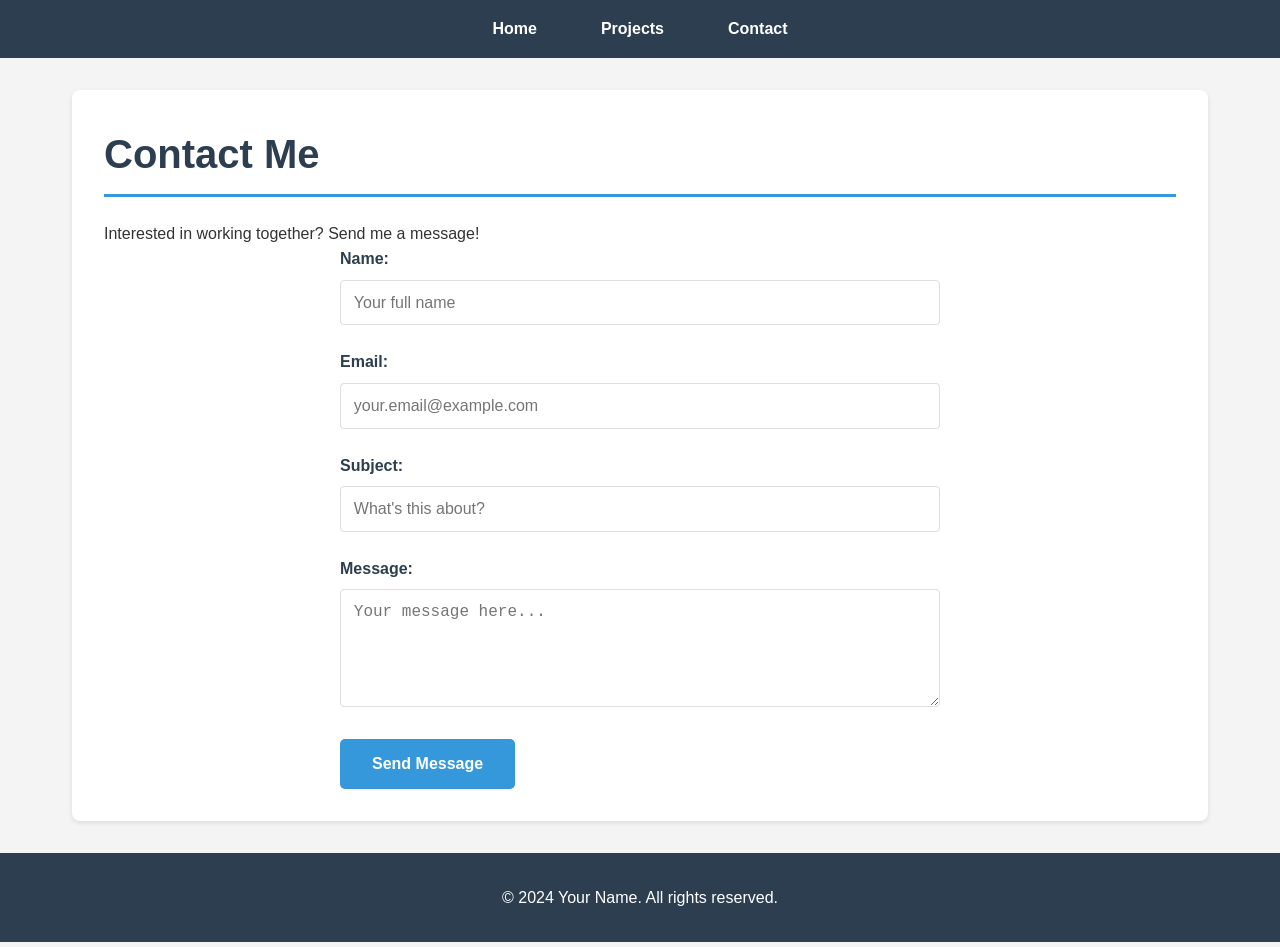
==== contact.html @ 24d12c4f "update to all" ====
<!DOCTYPE html>
<html lang="en">
<head>
    <meta charset="UTF-8">
    <meta name="viewport" content="width=device-width, initial-scale=1.0">
    <title>Your Name - Contact</title>
    <link rel="stylesheet" href="style.css">
</head>
<body>
    <header>
        <nav>
            <ul>
                <li><a href="index.html">Home</a></li>
                <li><a href="projects.html">Projects</a></li>
                <li><a href="contact.html">Contact</a></li>
            </ul>
        </nav>
    </header>

    <main>
        <!-- Contact Section with Form -->
        <section id="contact" class="contact-section">
            <h1>Contact Me</h1>
            <p>Interested in working together? Send me a message!</p>
            
            <!-- Form with HTML validation attributes -->
            <form action="#" method="POST" class="contact-form">
                <div class="form-group">
                    <label for="name">Name:</label>
                    <input type="text" id="name" name="name" required minlength="2" placeholder="Your full name">
                </div>
                
                <div class="form-group">
                    <label for="email">Email:</label>
                    <input type="email" id="email" name="email" required placeholder="your.email@example.com">
                </div>
                
                <div class="form-group">
                    <label for="subject">Subject:</label>
                    <input type="text" id="subject" name="subject" required minlength="3" placeholder="What's this about?">
                </div>
                
                <div class="form-group">
                    <label for="message">Message:</label>
                    <textarea id="message" name="message" required minlength="10" rows="5" placeholder="Your message here..."></textarea>
                </div>
                
                <button type="submit" class="submit-btn">Send Message</button>
            </form>
        </section>
    </main>

    <footer>
        <p>&copy; 2024 Your Name. All rights reserved.</p>
    </footer>
</body>
</html>
---- style.css ----
/* ============================================
   COURSE PROJECT - PERSONAL PORTFOLIO WEBSITE
   COMP1002 - PHASE ONE
   
   Student Name: [Your Name]
   Date: [Current Date]
   
   CHALLENGES ENCOUNTERED:
   - [Describe any challenges you faced with layout, responsiveness, etc.]
   - [Mention any CSS properties that were tricky to implement]
   
   WHAT WENT WELL:
   - [Describe what was successful in your implementation]
   - [Mention which parts you're proud of]
   
   FUTURE IMPROVEMENTS FOR PHASE 2:
   - Add responsive design for mobile devices
   - Implement CSS Grid for more complex layouts
   - Add animations and transitions
   - Make form actually submit to a server
   - Add more interactive elements
   ============================================ */

/* --------------------
   GLOBAL STYLES (Element Selector)
   -------------------- */
* {
    margin: 0;
    padding: 0;
    box-sizing: border-box;
}

body {
    font-family: 'Arial', sans-serif;
    line-height: 1.6;
    color: #333;
    background-color: #f4f4f4;
}

/* --------------------
   HEADER & NAVIGATION (Class Selector)
   -------------------- */
header {
    background-color: #2c3e50;
    color: white;
    padding: 1rem 0;
    position: sticky;
    top: 0;
    z-index: 100;
}

nav ul {
    display: flex;
    justify-content: center;
    list-style: none;
    gap: 2rem;
}

nav a {
    color: white;
    text-decoration: none;
    font-weight: bold;
    padding: 0.5rem 1rem;
    transition: color 0.3s ease;
}

/* Pseudo-class Selector */
nav a:hover {
    color: #3498db;
    border-bottom: 2px solid #3498db;
}

/* --------------------
   MAIN CONTENT (ID Selector)
   -------------------- */
main {
    max-width: 1200px;
    margin: 2rem auto;
    padding: 0 2rem;
}

section {
    background-color: white;
    padding: 2rem;
    border-radius: 8px;
    box-shadow: 0 2px 5px rgba(0,0,0,0.1);
    margin-bottom: 2rem;
}

h1 {
    color: #2c3e50;
    margin-bottom: 1.5rem;
    font-size: 2.5rem;
    border-bottom: 3px solid #3498db;
    padding-bottom: 0.5rem;
}

h2 {
    color: #34495e;
    margin-bottom: 1rem;
}

/* --------------------
   ABOUT SECTION (Descendant Selector)
   -------------------- */
.about-content {
    display: flex;
    flex-direction: column;
    align-items: center;
    gap: 2rem;
}

.profile-img {
    width: 200px;
    height: 200px;
    border-radius: 50%;
    object-fit: cover;
    border: 3px solid #3498db;
}

.skills ul {
    display: flex;
    flex-wrap: wrap;
    gap: 1rem;
    list-style: none;
    margin-top: 1rem;
}

.skills li {
    background-color: #3498db;
    color: white;
    padding: 0.5rem 1rem;
    border-radius: 5px;
    font-size: 0.9rem;
}

/* --------------------
   PROJECTS SECTION (Child Selector)
   -------------------- */
.projects-section > article {
    background-color: #f9f9f9;
    padding: 1.5rem;
    margin-bottom: 1.5rem;
    border-left: 4px solid #3498db;
    border-radius: 0 8px 8px 0;
}

.project-link {
    display: inline-block;
    background-color: #2c3e50;
    color: white;
    text-decoration: none;
    padding: 0.5rem 1rem;
    margin-top: 1rem;
    border-radius: 5px;
    transition: background-color 0.3s ease;
}

.project-link:hover {
    background-color: #3498db;
}

/* --------------------
   CONTACT FORM (Attribute Selector)
   -------------------- */
.contact-form {
    max-width: 600px;
    margin: 0 auto;
}

.form-group {
    margin-bottom: 1.5rem;
}

label {
    display: block;
    margin-bottom: 0.5rem;
    font-weight: bold;
    color: #2c3e50;
}

/* Attribute Selector */
input[type="text"],
input[type="email"],
textarea {
    width: 100%;
    padding: 0.8rem;
    border: 1px solid #ddd;
    border-radius: 4px;
    font-size: 1rem;
    transition: border-color 0.3s ease;
}

input[type="text"]:focus,
input[type="email"]:focus,
textarea:focus {
    outline: none;
    border-color: #3498db;
    box-shadow: 0 0 5px rgba(52,152,219,0.3);
}

.submit-btn {
    background-color: #3498db;
    color: white;
    padding: 1rem 2rem;
    border: none;
    border-radius: 5px;
    font-size: 1rem;
    font-weight: bold;
    cursor: pointer;
    transition: background-color 0.3s ease;
}

.submit-btn:hover {
    background-color: #2980b9;
}

/* --------------------
   FOOTER
   -------------------- */
footer {
    text-align: center;
    padding: 2rem;
    background-color: #2c3e50;
    color: white;
    margin-top: 2rem;
}

/* --------------------
   HELPER CLASSES
   -------------------- */
.text-center {
    text-align: center;
}

/* --------------------
   RESPONSIVE DESIGN (Basic)
   -------------------- */
@media (max-width: 768px) {
    nav ul {
        flex-direction: column;
        align-items: center;
        gap: 1rem;
    }
    
    .profile-img {
        width: 150px;
        height: 150px;
    }
    
    h1 {
        font-size: 2rem;
    }
}
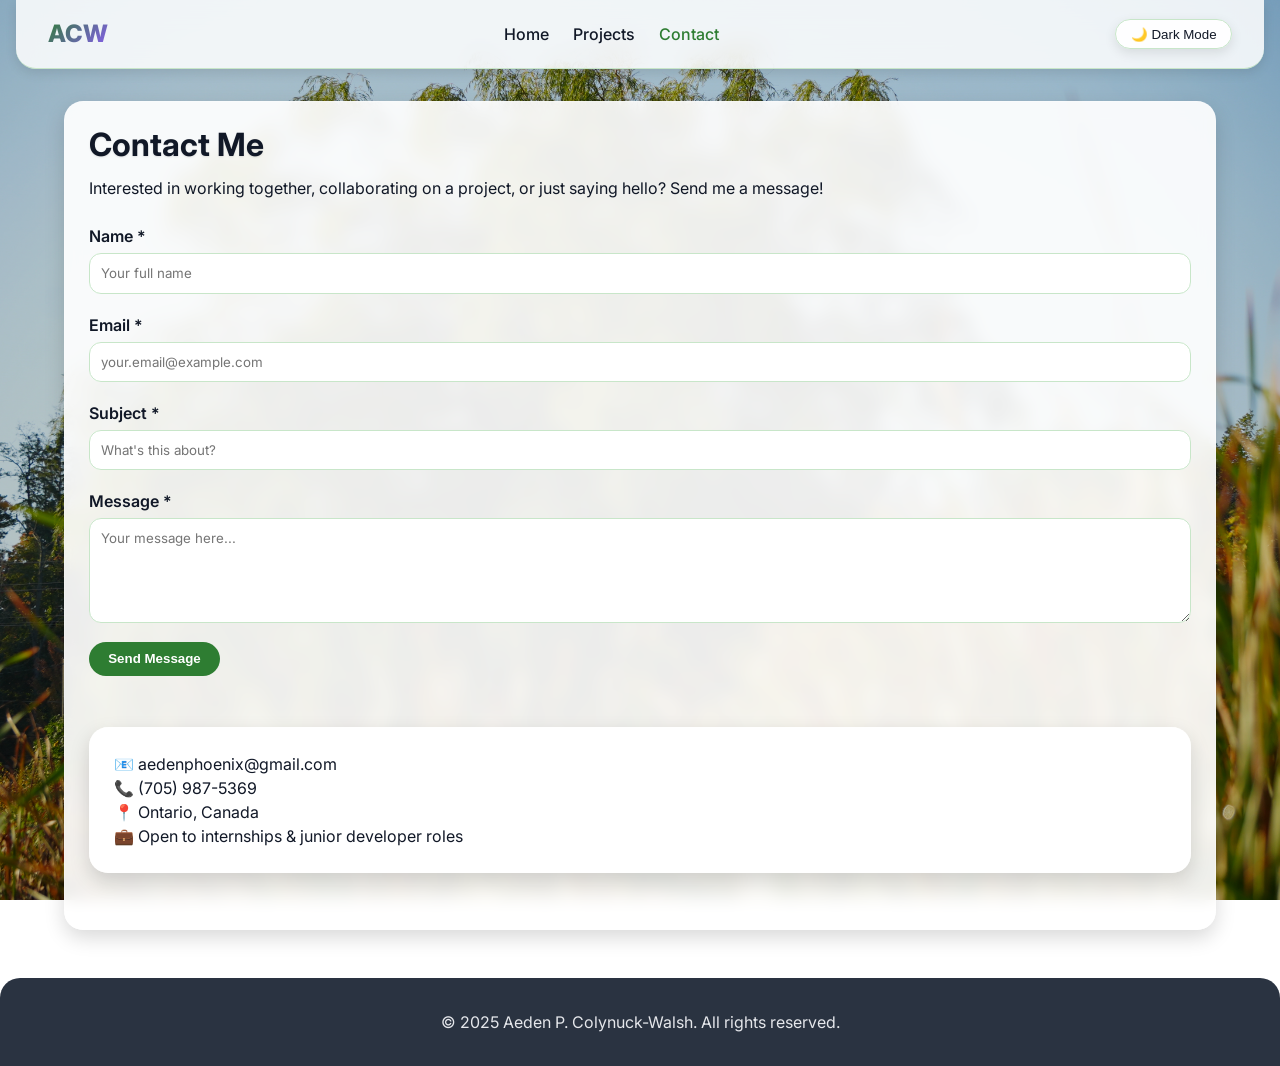
==== commit 327146e1: "Final version of Course project completed" ====
--- a/contact.html
+++ b/contact.html
@@ -3,55 +3,63 @@
 <head>
     <meta charset="UTF-8">
     <meta name="viewport" content="width=device-width, initial-scale=1.0">
-    <title>Your Name - Contact</title>
+    <title>Aeden Colynuck-Walsh - Contact</title>
     <link rel="stylesheet" href="style.css">
+    <link href="https://fonts.googleapis.com/css2?family=Inter:opsz,wght@14..32,300;400;600;700&display=swap" rel="stylesheet">
+    <script src="script.js" defer></script>
 </head>
 <body>
     <header>
-        <nav>
-            <ul>
+        <nav class="navbar">
+            <div class="logo">ACW</div>
+            <ul class="nav-links">
                 <li><a href="index.html">Home</a></li>
                 <li><a href="projects.html">Projects</a></li>
-                <li><a href="contact.html">Contact</a></li>
+                <li><a href="contact.html" class="active">Contact</a></li>
             </ul>
+            <button id="darkModeToggle" class="dark-mode-btn" aria-label="Toggle dark mode">🌙 Dark Mode</button>
         </nav>
     </header>
 
     <main>
-        <!-- Contact Section with Form -->
-        <section id="contact" class="contact-section">
+        <section class="contact-section">
             <h1>Contact Me</h1>
-            <p>Interested in working together? Send me a message!</p>
+            <p>Interested in working together, collaborating on a project, or just saying hello? Send me a message!</p>
             
-            <!-- Form with HTML validation attributes -->
-            <form action="#" method="POST" class="contact-form">
+            <form id="contactForm" class="contact-form" action="#" method="POST">
                 <div class="form-group">
-                    <label for="name">Name:</label>
+                    <label for="name">Name *</label>
                     <input type="text" id="name" name="name" required minlength="2" placeholder="Your full name">
                 </div>
-                
                 <div class="form-group">
-                    <label for="email">Email:</label>
+                    <label for="email">Email *</label>
                     <input type="email" id="email" name="email" required placeholder="your.email@example.com">
                 </div>
-                
                 <div class="form-group">
-                    <label for="subject">Subject:</label>
+                    <label for="subject">Subject *</label>
                     <input type="text" id="subject" name="subject" required minlength="3" placeholder="What's this about?">
                 </div>
-                
                 <div class="form-group">
-                    <label for="message">Message:</label>
+                    <label for="message">Message *</label>
                     <textarea id="message" name="message" required minlength="10" rows="5" placeholder="Your message here..."></textarea>
                 </div>
-                
                 <button type="submit" class="submit-btn">Send Message</button>
+                <div id="formFeedback" class="form-feedback"></div>
             </form>
+
+            <div class="contact-info">
+                <p>📧 aedenphoenix@gmail.com</p>
+                <p>📞 (705) 987-5369</p>
+                <p>📍 Ontario, Canada</p>
+                <p>💼 Open to internships & junior developer roles</p>
+            </div>
         </section>
     </main>
 
     <footer>
-        <p>&copy; 2024 Your Name. All rights reserved.</p>
+        <div class="footer-content">
+            <p>&copy; 2025 Aeden P. Colynuck-Walsh. All rights reserved.</p>
+        </div>
     </footer>
 </body>
 </html>
--- a/style.css
+++ b/style.css
@@ -1,254 +1,473 @@
-/* ============================================
-   COURSE PROJECT - PERSONAL PORTFOLIO WEBSITE
-   COMP1002 - PHASE ONE
-   
-   Student Name: [Your Name]
-   Date: [Current Date]
-   
-   CHALLENGES ENCOUNTERED:
-   - [Describe any challenges you faced with layout, responsiveness, etc.]
-   - [Mention any CSS properties that were tricky to implement]
-   
-   WHAT WENT WELL:
-   - [Describe what was successful in your implementation]
-   - [Mention which parts you're proud of]
-   
-   FUTURE IMPROVEMENTS FOR PHASE 2:
-   - Add responsive design for mobile devices
-   - Implement CSS Grid for more complex layouts
-   - Add animations and transitions
-   - Make form actually submit to a server
-   - Add more interactive elements
-   ============================================ */
-
-/* --------------------
-   GLOBAL STYLES (Element Selector)
-   -------------------- */
 * {
     margin: 0;
     padding: 0;
     box-sizing: border-box;
 }
 
+:root {
+    --text-primary: #111827;
+    --text-secondary: #2d3e2d;
+    --card-bg: rgba(255, 255, 255, 0.92);
+    --nav-bg: rgba(255, 255, 255, 0.85);
+    --nav-border: #c8e6c9;
+    --accent: #2e7d32;
+    --accent-hover: #1b5e20;
+    --footer-bg: rgba(31, 41, 55, 0.95);
+    --footer-text: #e5e7eb;
+    --shadow-sm: 0 4px 12px rgba(0,0,0,0.1);
+    --shadow-md: 0 8px 20px rgba(0,0,0,0.15);
+    --border-radius: 1.2rem;
+    --transition: all 0.2s ease;
+    --bg-transition: background-image 1s ease-in-out;
+}
+
+body.dark {
+    --text-primary: #f1f5f9;
+    --text-secondary: #d9c8ff;
+    --card-bg: rgba(30, 41, 59, 0.92);
+    --nav-bg: rgba(30, 41, 59, 0.85);
+    --nav-border: #4a1d6d;
+    --accent: #6a1b9a;
+    --accent-hover: #7b1fa2;
+    --footer-bg: rgba(2, 6, 23, 0.95);
+    --footer-text: #94a3b8;
+}
+
 body {
-    font-family: 'Arial', sans-serif;
-    line-height: 1.6;
-    color: #333;
-    background-color: #f4f4f4;
-}
-
-/* --------------------
-   HEADER & NAVIGATION (Class Selector)
-   -------------------- */
-header {
-    background-color: #2c3e50;
-    color: white;
-    padding: 1rem 0;
+    font-family: 'Inter', sans-serif;
+    background-image: url('images/Day-Tree.JPG');
+    background-size: cover;
+    background-position: center;
+    background-attachment: fixed;
+    color: var(--text-primary);
+    line-height: 1.5;
+    transition: var(--bg-transition), color 0.2s;
+    position: relative;
+}
+
+body::before {
+    content: '';
+    position: fixed;
+    top: 0;
+    left: 0;
+    width: 100%;
+    height: 100%;
+    background-color: rgba(0, 0, 0, 0.2);
+    z-index: -1;
+    pointer-events: none;
+    transition: background-color 1s ease;
+}
+
+body.dark {
+    background-image: url('images/Night-Tree.png');
+}
+
+body.dark::before {
+    background-color: rgba(0, 0, 0, 0.5);
+}
+
+h1, h2, h3 {
+    font-weight: 700;
+    line-height: 1.2;
+    margin-bottom: 0.75rem;
+    text-shadow: 0 1px 2px rgba(0,0,0,0.1);
+}
+h1 { font-size: 2rem; }
+h2 { font-size: 1.5rem; margin-top: 1rem; }
+h3 { font-size: 1.25rem; }
+
+.navbar {
+    display: flex;
+    justify-content: space-between;
+    align-items: center;
+    flex-wrap: wrap;
+    padding: 1rem 1.5rem;
+    background: var(--nav-bg);
+    backdrop-filter: blur(12px);
+    border-bottom: 1px solid var(--nav-border);
+    border-radius: 0 0 20px 20px;
+    margin: 0 1rem;
+    box-shadow: var(--shadow-sm);
     position: sticky;
     top: 0;
     z-index: 100;
-}
-
-nav ul {
-    display: flex;
-    justify-content: center;
+    transition: background 0.3s, backdrop-filter 0.3s;
+}
+
+.logo {
+    font-size: 1.5rem;
+    font-weight: 800;
+    background: linear-gradient(135deg, var(--accent), #8b5cf6);
+    -webkit-background-clip: text;
+    background-clip: text;
+    color: transparent;
+}
+
+.nav-links {
+    display: flex;
+    gap: 1.5rem;
     list-style: none;
-    gap: 2rem;
-}
-
-nav a {
+}
+
+.nav-links a {
+    text-decoration: none;
+    font-weight: 500;
+    color: var(--text-primary);
+    transition: var(--transition);
+}
+
+.nav-links a:hover, .nav-links a.active {
+    color: var(--accent);
+}
+
+.dark-mode-btn {
+    background: var(--card-bg);
+    border: 1px solid var(--nav-border);
+    padding: 0.4rem 0.9rem;
+    border-radius: 2rem;
+    cursor: pointer;
+    font-weight: 500;
+    color: var(--text-primary);
+    transition: var(--transition);
+    box-shadow: var(--shadow-sm);
+}
+
+.dark-mode-btn:hover {
+    background: var(--accent);
     color: white;
-    text-decoration: none;
-    font-weight: bold;
-    padding: 0.5rem 1rem;
-    transition: color 0.3s ease;
-}
-
-/* Pseudo-class Selector */
-nav a:hover {
-    color: #3498db;
-    border-bottom: 2px solid #3498db;
-}
-
-/* --------------------
-   MAIN CONTENT (ID Selector)
-   -------------------- */
+    border-color: var(--accent);
+}
+
 main {
     max-width: 1200px;
     margin: 2rem auto;
-    padding: 0 2rem;
-}
-
-section {
-    background-color: white;
-    padding: 2rem;
-    border-radius: 8px;
-    box-shadow: 0 2px 5px rgba(0,0,0,0.1);
+    padding: 0 1.5rem;
+}
+
+/* About section – only .bio has a bubble */
+.about-grid {
+    display: grid;
+    grid-template-columns: 1fr;
+    gap: 2rem;
     margin-bottom: 2rem;
-}
-
-h1 {
-    color: #2c3e50;
-    margin-bottom: 1.5rem;
-    font-size: 2.5rem;
-    border-bottom: 3px solid #3498db;
-    padding-bottom: 0.5rem;
-}
-
-h2 {
-    color: #34495e;
-    margin-bottom: 1rem;
-}
-
-/* --------------------
-   ABOUT SECTION (Descendant Selector)
-   -------------------- */
-.about-content {
-    display: flex;
-    flex-direction: column;
-    align-items: center;
-    gap: 2rem;
+    background: transparent;
+    backdrop-filter: none;
+    box-shadow: none;
+    padding: 0;
+}
+
+.profile-image-wrapper {
+    background: transparent;
+    backdrop-filter: none;
+    box-shadow: none;
+    padding: 0;
+    text-align: center;
 }
 
 .profile-img {
-    width: 200px;
-    height: 200px;
+    width: 100%;
+    max-width: 280px;
     border-radius: 50%;
     object-fit: cover;
-    border: 3px solid #3498db;
-}
-
-.skills ul {
+    aspect-ratio: 1 / 1;
+    margin: 0 auto;
+    display: block;
+    box-shadow: var(--shadow-md);
+    border: 3px solid var(--accent);
+}
+
+.bio-skills {
+    display: flex;
+    flex-direction: column;
+    gap: 1rem;
+    background: transparent;
+    backdrop-filter: none;
+    box-shadow: none;
+    padding: 0;
+}
+
+.bio {
+    background: var(--card-bg);
+    backdrop-filter: blur(8px);
+    border-radius: var(--border-radius);
+    padding: 1.5rem;
+    margin-bottom: 1rem;
+    box-shadow: var(--shadow-md);
+    border: 1px solid rgba(255,255,255,0.2);
+}
+
+.skills {
+    background: transparent;
+    backdrop-filter: none;
+    box-shadow: none;
+    padding: 0;
+}
+
+.skills h2 {
+    margin-top: 0;
+}
+
+.skills-list {
+    list-style: none;
     display: flex;
     flex-wrap: wrap;
-    gap: 1rem;
-    list-style: none;
+    gap: 0.75rem;
+    margin-top: 0.5rem;
+}
+
+.skills-list li {
+    background: var(--accent);
+    color: white;
+    padding: 0.3rem 1rem;
+    border-radius: 2rem;
+    font-size: 0.85rem;
+    font-weight: 500;
+    box-shadow: var(--shadow-sm);
+}
+
+/* Bubbles for other sections (greeting, projects, contact, reflection) */
+.greeting-card,
+.project-card,
+.contact-section,
+.reflection-section,
+.contact-info {
+    background: var(--card-bg);
+    backdrop-filter: blur(8px);
+    border-radius: var(--border-radius);
+    padding: 1.5rem;
+    margin-bottom: 2rem;
+    box-shadow: var(--shadow-md);
+    border: 1px solid rgba(255,255,255,0.2);
+    transition: all 0.3s ease;
+}
+
+/* Project cards grid */
+.projects-grid {
+    display: grid;
+    grid-template-columns: 1fr;
+    gap: 1.5rem;
+    margin: 1.5rem 0;
+}
+
+.project-card {
+    margin-bottom: 0;
+    display: flex;
+    flex-direction: column;
+    gap: 0.5rem;
+}
+
+.project-details {
+    margin-top: 0.75rem;
+    padding: 0.75rem;
+    background: rgba(0,0,0,0.1);
+    border-radius: 0.75rem;
+    backdrop-filter: blur(4px);
+}
+
+.hidden {
+    display: none;
+}
+
+.project-link {
+    color: var(--accent);
+    text-decoration: none;
+    font-weight: 500;
+}
+
+.tech-stack {
+    font-size: 0.85rem;
+    color: var(--text-secondary);
+}
+
+.details-btn {
+    align-self: flex-start;
+    margin-top: 0.5rem;
+    background: #475569;
+}
+
+/* Contact form */
+.contact-form {
+    display: flex;
+    flex-direction: column;
+    gap: 1.2rem;
+    margin-top: 1.5rem;
+}
+
+.form-group {
+    display: flex;
+    flex-direction: column;
+    gap: 0.3rem;
+}
+
+.form-group label {
+    font-weight: 600;
+}
+
+.form-group input, .form-group textarea {
+    padding: 0.7rem;
+    border-radius: 0.75rem;
+    border: 1px solid var(--nav-border);
+    background: var(--card-bg);
+    color: var(--text-primary);
+    font-family: inherit;
+    backdrop-filter: blur(4px);
+}
+
+.submit-btn {
+    background: var(--accent);
+    border: none;
+    color: white;
+    padding: 0.6rem 1.2rem;
+    border-radius: 2rem;
+    cursor: pointer;
+    font-weight: 600;
+    transition: var(--transition);
+    width: fit-content;
+}
+
+.submit-btn:hover {
+    background: var(--accent-hover);
+    transform: scale(0.98);
+}
+
+.form-feedback {
     margin-top: 1rem;
-}
-
-.skills li {
-    background-color: #3498db;
+    font-weight: 500;
+    padding: 0.5rem;
+    border-radius: 0.75rem;
+}
+
+.success-feedback {
+    background: #10b98120;
+    color: #10b981;
+    border-left: 4px solid #10b981;
+}
+
+.error-feedback {
+    background: #ef444420;
+    color: #ef4444;
+    border-left: 4px solid #ef4444;
+}
+
+/* Greeting card specific */
+.greeting-form {
+    display: flex;
+    flex-wrap: wrap;
+    justify-content: center;
+    gap: 0.75rem;
+    margin: 1rem 0;
+}
+
+.greeting-form input {
+    padding: 0.6rem 1rem;
+    border-radius: 2rem;
+    border: 1px solid var(--nav-border);
+    background: var(--card-bg);
+    color: var(--text-primary);
+    flex: 1;
+    min-width: 180px;
+}
+
+.interactive-btn {
+    background: var(--accent);
+    border: none;
     color: white;
-    padding: 0.5rem 1rem;
-    border-radius: 5px;
-    font-size: 0.9rem;
-}
-
-/* --------------------
-   PROJECTS SECTION (Child Selector)
-   -------------------- */
-.projects-section > article {
-    background-color: #f9f9f9;
-    padding: 1.5rem;
-    margin-bottom: 1.5rem;
-    border-left: 4px solid #3498db;
-    border-radius: 0 8px 8px 0;
-}
-
-.project-link {
-    display: inline-block;
-    background-color: #2c3e50;
+    padding: 0.6rem 1.2rem;
+    border-radius: 2rem;
+    cursor: pointer;
+    font-weight: 600;
+    transition: var(--transition);
+}
+
+.interactive-btn:hover {
+    background: var(--accent-hover);
+    transform: scale(0.98);
+}
+
+.greeting-message {
+    font-size: 1.1rem;
+    margin-top: 1rem;
+    font-weight: 500;
+}
+
+/* Footer */
+footer {
+    background: var(--footer-bg);
+    color: var(--footer-text);
+    text-align: center;
+    padding: 2rem 1rem;
+    margin-top: 3rem;
+    backdrop-filter: blur(8px);
+    border-radius: 20px 20px 0 0;
+}
+
+.footer-content {
+    max-width: 1200px;
+    margin: 0 auto;
+}
+
+/* Back to Top Button */
+.back-to-top {
+    position: fixed;
+    bottom: 2rem;
+    right: 1.5rem;
+    width: 48px;
+    height: 48px;
+    border-radius: 50%;
+    background-color: var(--accent);
     color: white;
-    text-decoration: none;
-    padding: 0.5rem 1rem;
-    margin-top: 1rem;
-    border-radius: 5px;
-    transition: background-color 0.3s ease;
-}
-
-.project-link:hover {
-    background-color: #3498db;
-}
-
-/* --------------------
-   CONTACT FORM (Attribute Selector)
-   -------------------- */
-.contact-form {
-    max-width: 600px;
-    margin: 0 auto;
-}
-
-.form-group {
-    margin-bottom: 1.5rem;
-}
-
-label {
-    display: block;
-    margin-bottom: 0.5rem;
+    border: none;
+    cursor: pointer;
+    font-size: 1.5rem;
     font-weight: bold;
-    color: #2c3e50;
-}
-
-/* Attribute Selector */
-input[type="text"],
-input[type="email"],
-textarea {
-    width: 100%;
-    padding: 0.8rem;
-    border: 1px solid #ddd;
-    border-radius: 4px;
-    font-size: 1rem;
-    transition: border-color 0.3s ease;
-}
-
-input[type="text"]:focus,
-input[type="email"]:focus,
-textarea:focus {
-    outline: none;
-    border-color: #3498db;
-    box-shadow: 0 0 5px rgba(52,152,219,0.3);
-}
-
-.submit-btn {
-    background-color: #3498db;
-    color: white;
-    padding: 1rem 2rem;
-    border: none;
-    border-radius: 5px;
-    font-size: 1rem;
-    font-weight: bold;
-    cursor: pointer;
-    transition: background-color 0.3s ease;
-}
-
-.submit-btn:hover {
-    background-color: #2980b9;
-}
-
-/* --------------------
-   FOOTER
-   -------------------- */
-footer {
-    text-align: center;
-    padding: 2rem;
-    background-color: #2c3e50;
-    color: white;
-    margin-top: 2rem;
-}
-
-/* --------------------
-   HELPER CLASSES
-   -------------------- */
-.text-center {
-    text-align: center;
-}
-
-/* --------------------
-   RESPONSIVE DESIGN (Basic)
-   -------------------- */
+    display: none;
+    align-items: center;
+    justify-content: center;
+    box-shadow: 0 4px 10px rgba(0,0,0,0.2);
+    transition: var(--transition);
+    z-index: 1000;
+}
+
+.back-to-top:hover {
+    background-color: var(--accent-hover);
+    transform: translateY(-3px);
+}
+
 @media (max-width: 768px) {
-    nav ul {
-        flex-direction: column;
+    .back-to-top {
+        bottom: 1rem;
+        right: 1rem;
+        width: 42px;
+        height: 42px;
+        font-size: 1.2rem;
+    }
+    .navbar {
+        margin: 0 0.5rem;
+        padding: 0.8rem 1rem;
+    }
+}
+
+@media (min-width: 768px) {
+    .about-grid {
+        grid-template-columns: 1fr 2fr;
         align-items: center;
-        gap: 1rem;
-    }
-    
-    .profile-img {
-        width: 150px;
-        height: 150px;
-    }
-    
-    h1 {
-        font-size: 2rem;
+    }
+    .projects-grid {
+        grid-template-columns: repeat(auto-fit, minmax(300px, 1fr));
+    }
+    .greeting-form {
+        flex-wrap: nowrap;
+    }
+    .navbar {
+        padding: 1rem 2rem;
+    }
+}
+
+@media (min-width: 1024px) {
+    .about-grid {
+        gap: 3rem;
+    }
+    .projects-grid {
+        grid-template-columns: repeat(2, 1fr);
     }
 }
